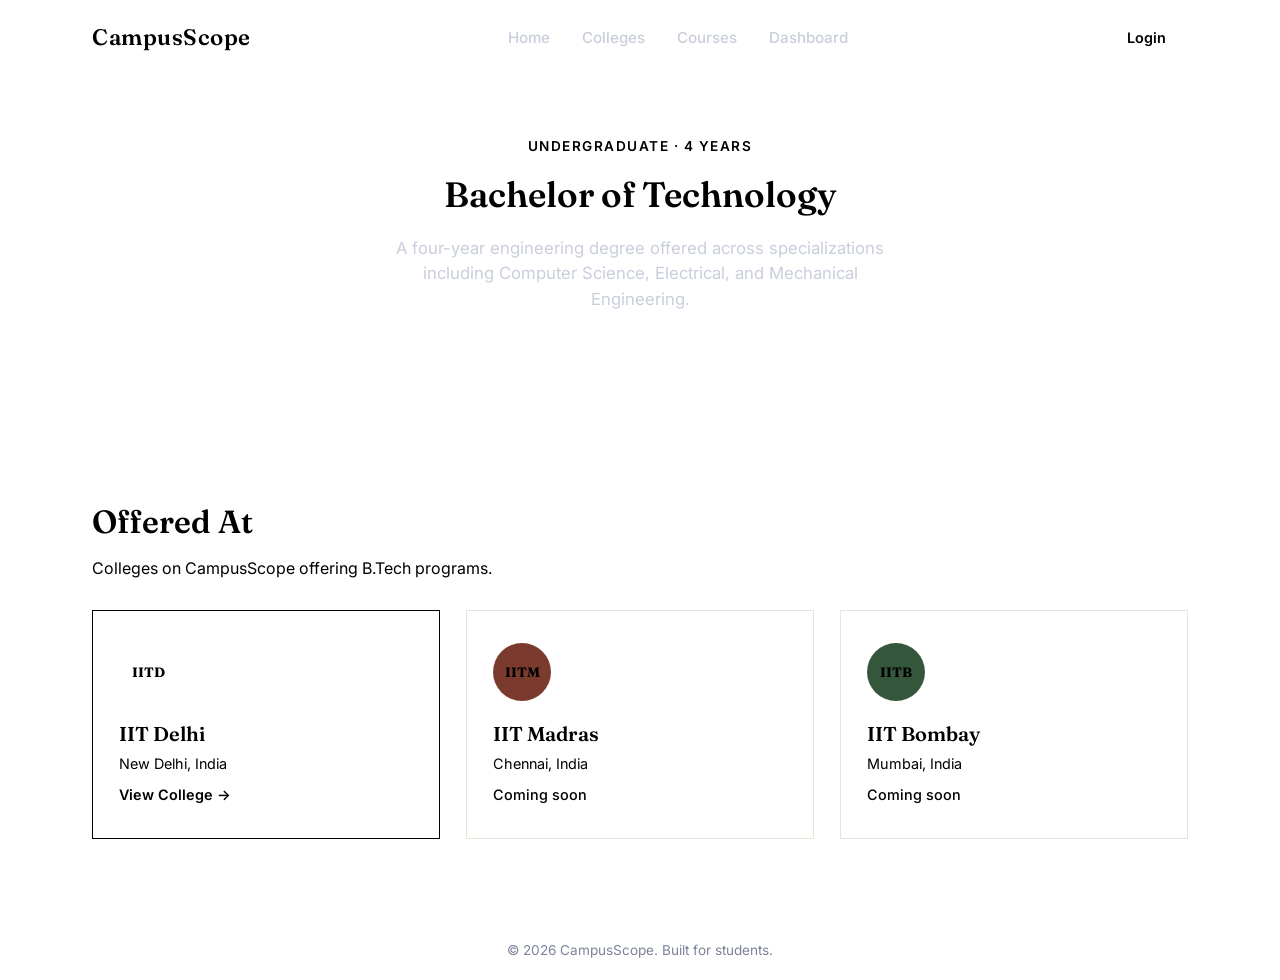
==== btech.html @ 579bdc66 "btech.html code written" ====
<!DOCTYPE html>
<html lang="en">
<head>
<meta charset="UTF-8">
<meta name="viewport" content="width=device-width, initial-scale=1.0">
<title>B.Tech — CampusScope</title>
<link rel="preconnect" href="https://fonts.googleapis.com">
<link href="https://fonts.googleapis.com/css2?family=Fraunces:opsz,wght@9..144,500;9..144,600;9..144,700&family=Inter:wght@400;500;600;700&display=swap" rel="stylesheet">
<link rel="stylesheet" href="home.css">
</head>
<body>

<nav class="navbar">
    <div class="nav-wrap">
        <a href="home.html" class="brand">Campus<span>Scope</span></a>
        <ul class="nav-links">
            <li><a href="home.html">Home</a></li>
            <li><a href="home.html#colleges">Colleges</a></li>
            <li><a href="home.html#courses">Courses</a></li>
            <li><a href="dashboard.html">Dashboard</a></li>
        </ul>
        <a href="login.html" class="nav-cta">Login</a>
    </div>
</nav>

<header class="hero" style="padding: 60px 32px 70px;">
    <div class="hero-inner">
        <p class="eyebrow">Undergraduate · 4 Years</p>
        <h1 style="font-size: 2.2em;">Bachelor of Technology</h1>
        <p class="hero-sub">A four-year engineering degree offered across specializations including Computer Science, Electrical, and Mechanical Engineering.</p>
    </div>
</header>

<section class="section">
    <div class="section-head" style="text-align:left; max-width: 700px; margin: 0 0 30px;">
        <h2>Offered At</h2>
        <p>Colleges on CampusScope offering B.Tech programs.</p>
    </div>

    <div class="college-grid">
        <a href="college-details.html" class="college-card clickable">
            <div class="seal seal-delhi">IITD</div>
            <h3>IIT Delhi</h3>
            <p class="location">New Delhi, India</p>
            <span class="card-cta">View College →</span>
        </a>
        <div class="college-card">
            <div class="seal seal-madras">IITM</div>
            <h3>IIT Madras</h3>
            <p class="location">Chennai, India</p>
            <span class="card-cta muted">Coming soon</span>
        </div>
        <div class="college-card">
            <div class="seal seal-bombay">IITB</div>
            <h3>IIT Bombay</h3>
            <p class="location">Mumbai, India</p>
            <span class="card-cta muted">Coming soon</span>
        </div>
    </div>
</section>

<footer class="footer">
    <div class="footer-bottom">
        <p>© 2026 CampusScope. Built for students.</p>
    </div>
</footer>

</body>
</html>
---- home.css ----
* { margin: 0; padding: 0; box-sizing: border-box; }

body {
    font-family: 'Inter', sans-serif;
    color: var(--ink);
    background: var(--cream);
    line-height: 1.5;
}

h1, h2, h3 {
    font-family: 'Fraunces', serif;
    font-weight: 600;
    color: var(--navy-deep);
}

a { text-decoration: none; color: inherit; }
ul { list-style: none; }


.navbar {
    background: var(--navy-deep);
    position: sticky;
    top: 0;
    z-index: 50;
}

.nav-wrap {
    max-width: 1160px;
    margin: 0 auto;
    padding: 18px 32px;
    display: flex;
    align-items: center;
    justify-content: space-between;
}

.brand {
    font-family: 'Fraunces', serif;
    font-size: 1.4em;
    font-weight: 600;
    color: var(--white);
    letter-spacing: 0.5px;
}
.brand span { color: var(--gold); }

.nav-links {
    display: flex;
    gap: 32px;
}

.nav-links a {
    color: #C9CEDB;
    font-size: 0.95em;
    font-weight: 500;
    transition: color 0.25s;
}
.nav-links a:hover,
.nav-links a.active {
    color: var(--white);
}

.nav-cta {
    background: var(--gold);
    color: var(--navy-deep);
    padding: 9px 22px;
    border-radius: 30px;
    font-weight: 600;
    font-size: 0.9em;
    transition: background 0.25s;
}
.nav-cta:hover { background: var(--gold-soft); }


.hero {
    background: linear-gradient(160deg, var(--navy) 0%, var(--navy-deep) 100%);
    padding: 90px 32px 110px;
    text-align: center;
}

.hero-inner { max-width: 700px; margin: 0 auto; }

.eyebrow {
    color: var(--gold-soft);
    font-size: 0.85em;
    font-weight: 600;
    text-transform: uppercase;
    letter-spacing: 1.5px;
    margin-bottom: 18px;
}

.hero h1 {
    color: var(--white);
    font-size: 2.6em;
    line-height: 1.2;
    margin-bottom: 20px;
}

.hero-sub {
    color: #C9CEDB;
    font-size: 1.05em;
    max-width: 520px;
    margin: 0 auto 36px;
}

.hero-search {
    display: flex;
    max-width: 480px;
    margin: 0 auto;
    background: var(--white);
    border-radius: 50px;
    padding: 6px;
}

.hero-search input {
    flex: 1;
    border: none;
    outline: none;
    padding: 12px 18px;
    font-family: 'Inter', sans-serif;
    font-size: 0.95em;
}

.hero-search button {
    background: var(--navy-deep);
    color: var(--white);
    border: none;
    padding: 12px 26px;
    border-radius: 50px;
    font-weight: 600;
    cursor: pointer;
    transition: background 0.25s;
}
.hero-search button:hover { background: var(--navy); }


.section {
    max-width: 1160px;
    margin: 0 auto;
    padding: 80px 32px;
}
.section.alt { background: var(--white); max-width: 100%; }
.section.alt .section-head,
.section.alt .course-list { max-width: 1160px; margin: 0 auto; }

.section-head { margin-bottom: 40px; text-align: center; }
.section-head h2 { font-size: 2em; margin-bottom: 10px; }
.section-head p { color: var(--muted); }


.college-grid {
    display: grid;
    grid-template-columns: repeat(3, 1fr);
    gap: 26px;
}

.college-card {
    position: relative;
    background: var(--white);
    border-radius: var(--radius);
    padding: 32px 26px;
    border: 1px solid #E8E4D9;
    display: flex;
    flex-direction: column;
    align-items: flex-start;
    transition: transform 0.3s, box-shadow 0.3s;
}

.college-card:hover {
    transform: translateY(-6px);
    box-shadow: 0 18px 34px rgba(22,33,62,0.12);
}

.college-card.clickable { cursor: pointer; border-color: var(--gold); }

.rank {
    position: absolute;
    top: 24px;
    right: 26px;
    font-family: 'Fraunces', serif;
    font-size: 1.1em;
    color: #D8D2C2;
    font-weight: 600;
}

.seal {
    width: 58px;
    height: 58px;
    border-radius: 50%;
    display: flex;
    align-items: center;
    justify-content: center;
    font-family: 'Fraunces', serif;
    font-weight: 700;
    font-size: 0.85em;
    color: var(--white);
    margin-bottom: 18px;
    border: 2px solid var(--gold-soft);
}
.seal-delhi  { background: var(--navy); }
.seal-madras { background: #7A3B2E; }
.seal-bombay { background: #34573B; }

.college-card h3 { font-size: 1.25em; margin-bottom: 4px; }
.location { color: var(--muted); font-size: 0.9em; margin-bottom: 10px; }
.rating { font-size: 0.9em; color: var(--gold); font-weight: 600; margin-bottom: 20px; }
.rating span { color: var(--muted); font-weight: 400; }

.card-cta {
    margin-top: auto;
    font-weight: 600;
    font-size: 0.9em;
    color: var(--navy-deep);
}
.card-cta.muted { color: var(--muted); font-weight: 500; }


.course-list {
    display: flex;
    flex-direction: column;
    gap: 14px;
}

.course-item {
    border-radius: var(--radius);
    background: var(--cream);
    border: 1px solid #E8E4D9;
}

.course-item a,
.course-item.disabled {
    display: flex;
    align-items: center;
    justify-content: space-between;
    padding: 22px 28px;
}

.course-item.clickable {
    background: var(--navy-deep);
    transition: background 0.25s;
}
.course-item.clickable:hover { background: var(--navy); }
.course-item.clickable .course-name,
.course-item.clickable .course-arrow { color: var(--white); }
.course-item.clickable .course-meta { color: #B8BFD1; }

.course-item.disabled { opacity: 0.65; }

.course-name { font-family: 'Fraunces', serif; font-size: 1.15em; font-weight: 600; width: 140px; }
.course-meta { color: var(--muted); flex: 1; font-size: 0.9em; }
.course-arrow { font-size: 1.2em; color: var(--gold); }
.course-tag {
    background: var(--white);
    color: var(--muted);
    font-size: 0.78em;
    font-weight: 600;
    padding: 5px 12px;
    border-radius: 20px;
}


.news-grid {
    display: grid;
    grid-template-columns: repeat(3, 1fr);
    gap: 26px;
}

.news-card {
    background: var(--white);
    border: 1px solid #E8E4D9;
    border-radius: var(--radius);
    padding: 26px;
}

.news-tag {
    display: inline-block;
    background: var(--gold-soft);
    color: var(--navy-deep);
    font-size: 0.75em;
    font-weight: 700;
    padding: 4px 12px;
    border-radius: 20px;
    margin-bottom: 14px;
}

.news-card h3 { font-size: 1.05em; margin-bottom: 10px; line-height: 1.35; }
.news-card p { color: var(--muted); font-size: 0.92em; }


.footer { background: var(--navy-deep); color: #C9CEDB; }

.footer-inner {
    max-width: 1160px;
    margin: 0 auto;
    padding: 60px 32px 30px;
    display: grid;
    grid-template-columns: 2fr 1fr 1fr;
    gap: 40px;
}

.footer-col p { margin-top: 10px; font-size: 0.9em; color: #9AA2B6; }
.footer-col h4 { color: var(--white); font-size: 0.95em; margin-bottom: 16px; }
.footer-col ul { display: flex; flex-direction: column; gap: 10px; }
.footer-col ul a { font-size: 0.9em; color: #C9CEDB; transition: color 0.2s; }
.footer-col ul a:hover { color: var(--gold-soft); }

.footer-bottom {
    border-top: 1px solid rgba(255,255,255,0.1);
    text-align: center;
    padding: 20px;
    font-size: 0.85em;
    color: #7C8399;
}


.dash-header {
    background: linear-gradient(160deg, var(--navy) 0%, var(--navy-deep) 100%);
    padding: 60px 32px 90px;
}
.dash-header-inner { max-width: 1160px; margin: 0 auto; }
.dash-header h1 { color: var(--white); font-size: 2.2em; margin: 8px 0 10px; }

.stat-row {
    display: flex;
    gap: 18px;
    margin-top: 34px;
    flex-wrap: wrap;
}
.stat-pill {
    background: rgba(255,255,255,0.08);
    border: 1px solid rgba(255,255,255,0.15);
    border-radius: var(--radius);
    padding: 16px 26px;
    display: flex;
    flex-direction: column;
    min-width: 130px;
}
.stat-num { font-family: 'Fraunces', serif; font-size: 1.8em; font-weight: 700; color: var(--gold-soft); }
.stat-label { font-size: 0.85em; color: #C9CEDB; margin-top: 2px; }


.app-grid {
    display: grid;
    grid-template-columns: repeat(3, 1fr);
    gap: 26px;
}
.app-card {
    background: var(--white);
    border: 1px solid #E8E4D9;
    border-radius: var(--radius);
    padding: 26px;
}
.app-top {
    display: flex;
    align-items: center;
    justify-content: space-between;
    margin-bottom: 18px;
}
.status {
    font-size: 0.75em;
    font-weight: 700;
    padding: 5px 14px;
    border-radius: 20px;
    text-transform: uppercase;
    letter-spacing: 0.4px;
}
.status-accepted { background: #DCEEDD; color: #2E7D32; }
.status-pending  { background: #FCEBCB; color: #966B14; }
.status-rejected { background: #F6DADA; color: #A33A3A; }

.app-card h3 { font-size: 1.15em; margin-bottom: 4px; }
.app-course { color: var(--muted); font-size: 0.9em; margin-bottom: 6px; }
.app-date { color: #9AA2B6; font-size: 0.82em; }


.dash-two-col {
    max-width: 1160px;
    margin: 0 auto;
    padding: 0 32px;
    display: grid;
    grid-template-columns: 1fr 1fr;
    gap: 50px;
}
.dash-block h2 { font-size: 1.4em; margin-bottom: 22px; }

.pref-list, .qual-list {
    display: flex;
    flex-direction: column;
    gap: 12px;
}
.pref-list li, .qual-list li {
    display: flex;
    align-items: center;
    justify-content: space-between;
    background: var(--cream);
    border: 1px solid #E8E4D9;
    border-radius: 10px;
    padding: 14px 18px;
}
.pref-name, .qual-label { font-weight: 600; font-size: 0.92em; }
.pref-priority {
    font-size: 0.78em;
    font-weight: 600;
    color: var(--gold);
    background: var(--gold-soft);
    padding: 3px 10px;
    border-radius: 14px;
}
.qual-value { color: var(--muted); font-size: 0.9em; }


@media (max-width: 860px) {
    .nav-links { display: none; }
    .hero h1 { font-size: 2em; }
    .college-grid, .news-grid { grid-template-columns: 1fr; }
    .footer-inner { grid-template-columns: 1fr; }
    .hero-search { flex-direction: column; border-radius: 16px; gap: 8px; }
    .hero-search button { border-radius: 12px; }
    .course-item a, .course-item.disabled { flex-wrap: wrap; gap: 6px; }
    .course-name { width: auto; }
    .app-grid { grid-template-columns: 1fr; }
    .dash-two-col { grid-template-columns: 1fr; gap: 34px; }
    .stat-row { gap: 12px; }
    .stat-pill { flex: 1; min-width: 100px; }
}
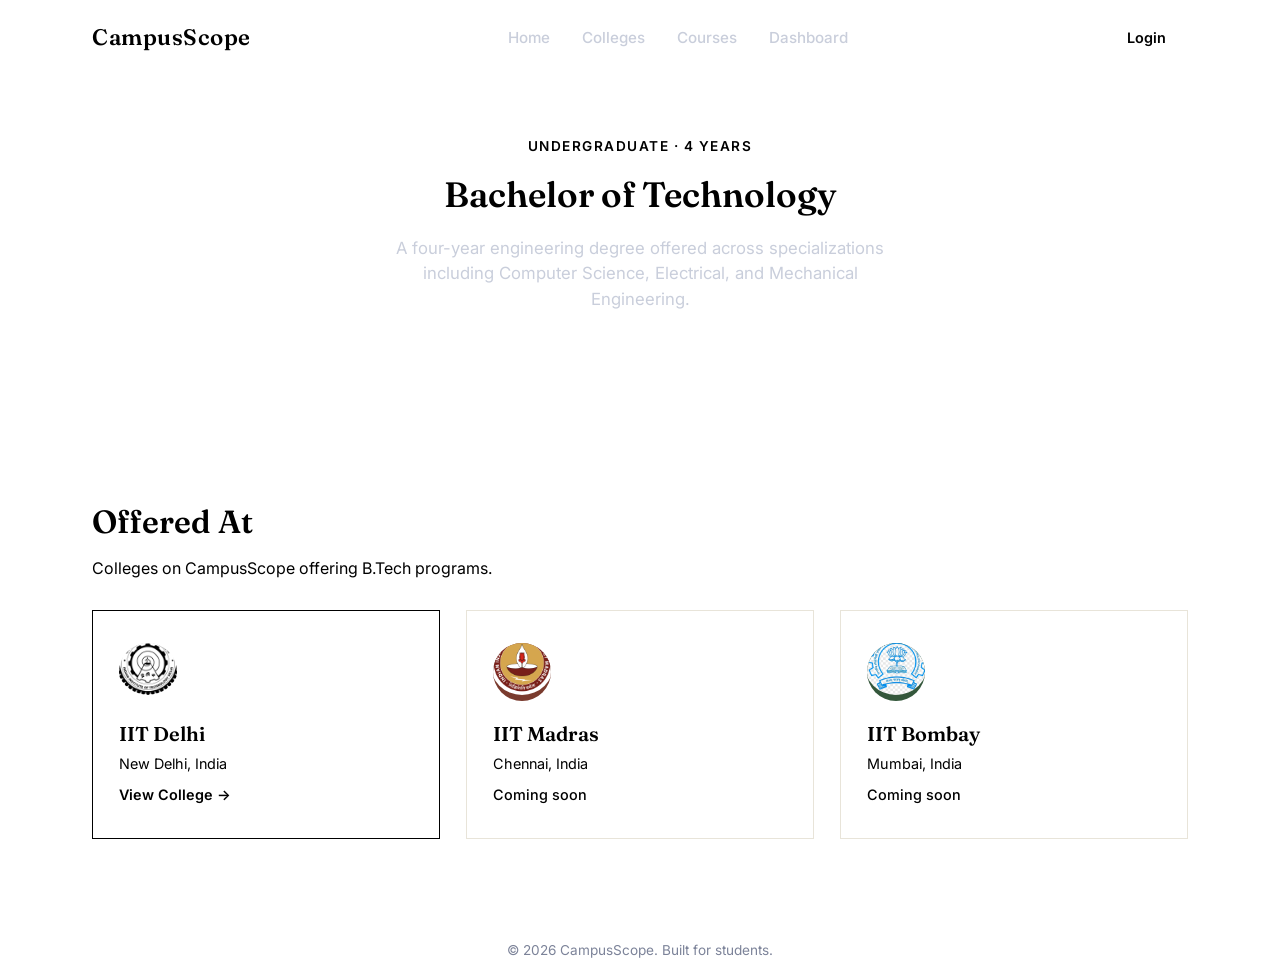
==== commit dab77b8d: "logos added in btech.html" ====
--- a/btech.html
+++ b/btech.html
@@ -39,19 +39,25 @@
 
     <div class="college-grid">
         <a href="college-details.html" class="college-card clickable">
-            <div class="seal seal-delhi">IITD</div>
+            <div class="seal seal-delhi">
+             <img class="seal-img" src="iit-delhi-logo.jpg" alt="IIT Delhi Logo">
+           </div>
             <h3>IIT Delhi</h3>
             <p class="location">New Delhi, India</p>
             <span class="card-cta">View College →</span>
         </a>
         <div class="college-card">
-            <div class="seal seal-madras">IITM</div>
+            <div class="seal seal-madras">
+             <img class="seal-img" src="iit-madras-logo.jpg" alt="IIT Madras Logo">
+            </div>
             <h3>IIT Madras</h3>
             <p class="location">Chennai, India</p>
             <span class="card-cta muted">Coming soon</span>
         </div>
         <div class="college-card">
-            <div class="seal seal-bombay">IITB</div>
+            <div class="seal seal-bombay">
+             <img class="seal-img" src="iit-bombay-logo.jpg" alt="IIT Bombay Logo">
+            </div>
             <h3>IIT Bombay</h3>
             <p class="location">Mumbai, India</p>
             <span class="card-cta muted">Coming soon</span>
--- a/home.css
+++ b/home.css
@@ -196,6 +196,7 @@
     color: var(--white);
     margin-bottom: 18px;
     border: 2px solid var(--gold-soft);
+    overflow: hidden;
 }
 .seal-delhi  { background: var(--navy); }
 .seal-madras { background: #7A3B2E; }
@@ -407,6 +408,25 @@
     border-radius: 14px;
 }
 .qual-value { color: var(--muted); font-size: 0.9em; }
+
+
+
+.banner-img {
+    width: 100%;
+    height: auto;
+    display: block;
+}
+
+
+.seal-img {
+    width: 64px;
+    height: 64px;
+    border-radius: 50%;
+    object-fit: contain;
+    background: var(--white);
+    border: 2px solid var(--gold-soft);
+    margin-bottom: 18px;
+}
 
 
 @media (max-width: 860px) {
